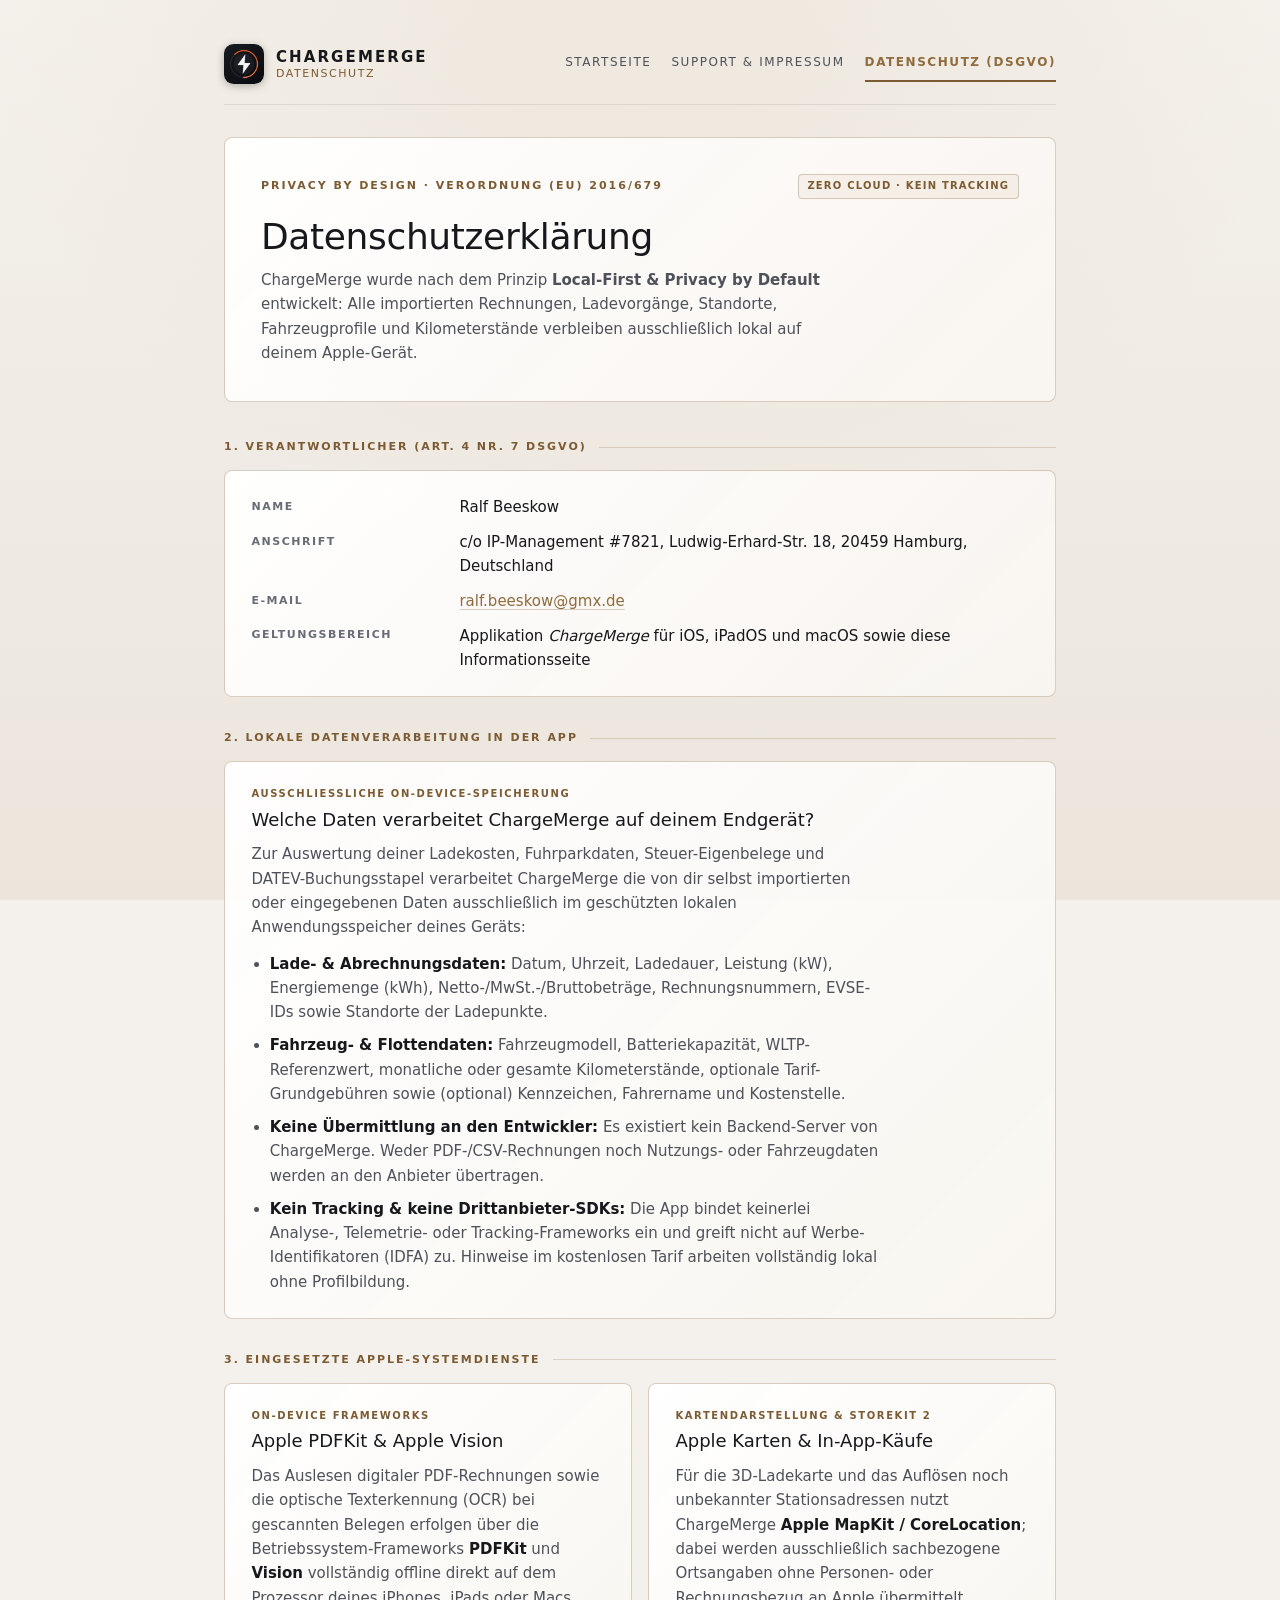
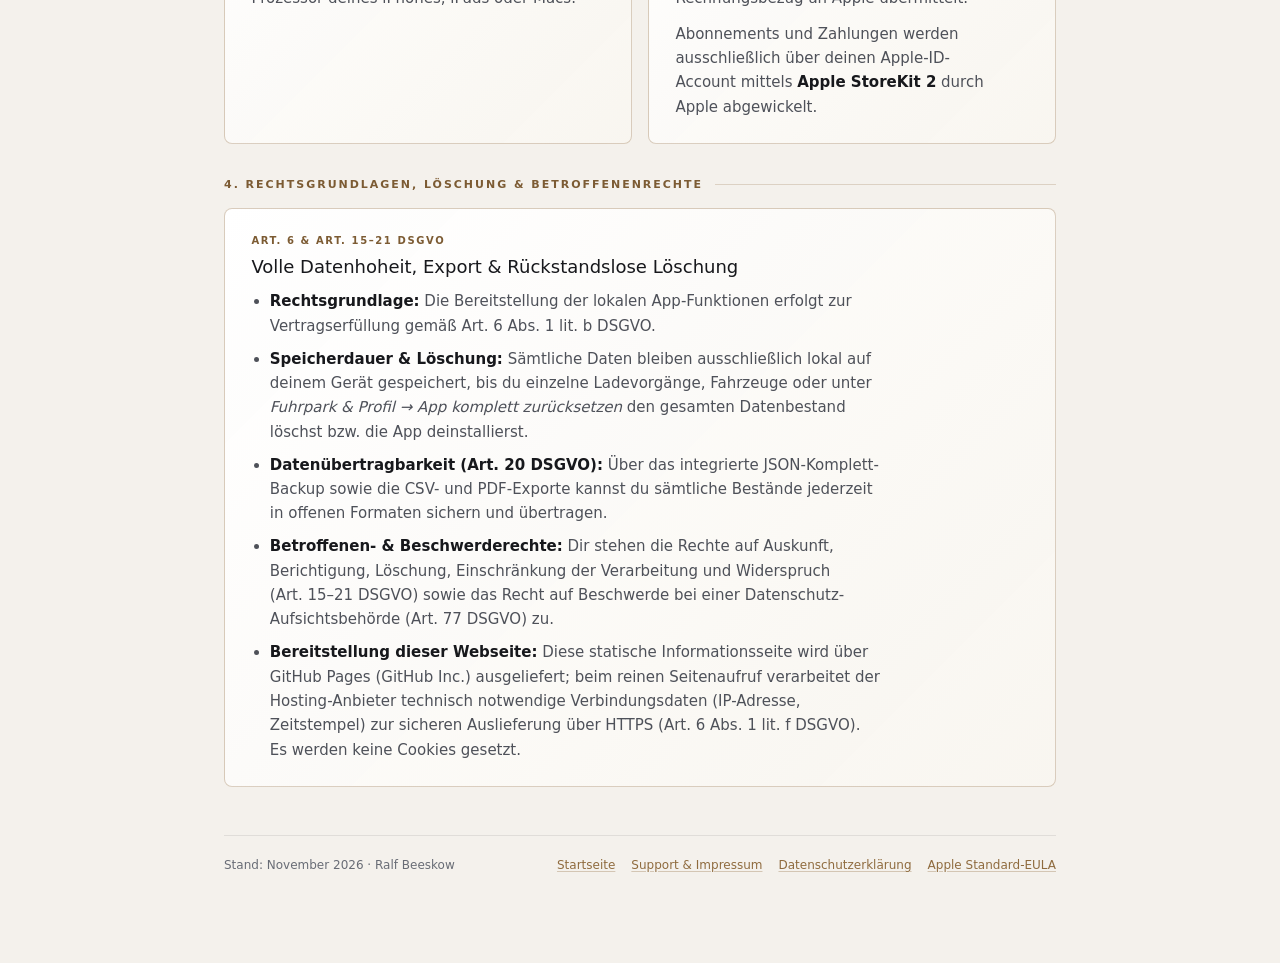
==== datenschutz.html @ 59822cfc "feat(web): Website chargemerge.de (Landingpage, Support & Impressum, Datenschutz) Aktueller Stand au" ====
<!DOCTYPE html>
<html lang="de">
<head>
  <meta charset="utf-8">
  <meta name="viewport" content="width=device-width, initial-scale=1">
  <meta name="color-scheme" content="light dark">
  <meta name="robots" content="noindex, nofollow, noarchive, nosnippet, noimageindex, notranslate">
  <meta name="googlebot" content="noindex, nofollow, noarchive, nosnippet, noimageindex">
  <meta name="bingbot" content="noindex, nofollow, noarchive, nosnippet">
  <title>ChargeMerge — Datenschutzerklärung (DSGVO)</title>
  <link rel="icon" href="assets/favicon.png" type="image/png">
  <link rel="stylesheet" href="styles.css?v=4">
  <script src="nav.js?v=4" defer></script>
  <script src="legal-contact.js?v=5" defer></script>
</head>
<body>
  <div class="page-shell">
    <header class="top-bar">
      <a class="brand-lockup" href="./">
        <img class="brand-icon" src="assets/app-icon.png" alt="" width="40" height="40">
        <span class="brand-wordmark">
          <span class="brand-title">ChargeMerge</span>
          <span class="brand-subtitle">Datenschutz</span>
        </span>
      </a>

      <button class="nav-toggle" type="button" aria-expanded="false" aria-controls="hauptmenue" aria-label="Menü öffnen" hidden>
        <svg width="22" height="22" viewBox="0 0 22 22" fill="none" aria-hidden="true">
          <path class="nav-toggle-bars" d="M3 6h16M3 11h16M3 16h16" stroke="currentColor" stroke-width="1.6" stroke-linecap="round"/>
          <path class="nav-toggle-close" d="M5 5l12 12M17 5L5 17" stroke="currentColor" stroke-width="1.6" stroke-linecap="round"/>
        </svg>
      </button>

      <nav class="nav-links" id="hauptmenue" aria-label="Hauptnavigation">
        <a class="nav-link" href="./">Startseite</a>
        <a class="nav-link" href="impressum.html">Support &amp; Impressum</a>
        <a class="nav-link" href="datenschutz.html" aria-current="page">Datenschutz (DSGVO)</a>
      </nav>
    </header>

    <main>
      <section class="hero-card" aria-labelledby="privacy-title">

        <div class="eyebrow-row">
          <span class="eyebrow">Privacy by Design · Verordnung (EU) 2016/679</span>
          <span class="glass-badge">Zero Cloud · Kein Tracking</span>
        </div>

        <h1 id="privacy-title" class="hero-heading">Datenschutzerklärung</h1>
        <p class="hero-lead">
          ChargeMerge wurde nach dem Prinzip <strong>Local-First &amp; Privacy by Default</strong> entwickelt: Alle importierten Rechnungen, Ladevorgänge, Standorte, Fahrzeugprofile und Kilometerstände verbleiben ausschließlich lokal auf deinem Apple-Gerät.
        </p>
      </section>

      <div class="section-divider">
        <h2 class="section-divider-title">1. Verantwortlicher (Art. 4 Nr. 7 DSGVO)</h2>
        <div class="section-divider-line" aria-hidden="true"></div>
      </div>

      <section class="luxury-card" aria-label="Verantwortlicher">
        <dl class="kv-table">
          <dt class="kv-term">Name</dt>
          <dd class="kv-value" data-contact="name">ChargeMerge</dd>

          <dt class="kv-term">Anschrift</dt>
          <dd class="kv-value" data-contact="addressInline">—</dd>

          <dt class="kv-term">E-Mail</dt>
          <dd class="kv-value"><a class="inline-link" href="#verantwortlicher" data-mailto data-mailto-label>Kontakt</a></dd>

          <dt class="kv-term">Geltungsbereich</dt>
          <dd class="kv-value">Applikation <em>ChargeMerge</em> für iOS, iPadOS und macOS sowie diese Informationsseite</dd>
        </dl>
        <noscript>
          <p>Bitte aktiviere JavaScript im Browser oder öffne den Bereich <em>Rechtliches &amp; Datenschutz</em> direkt in der ChargeMerge-App.</p>
        </noscript>
      </section>

      <div class="section-divider">
        <h2 class="section-divider-title">2. Lokale Datenverarbeitung in der App</h2>
        <div class="section-divider-line" aria-hidden="true"></div>
      </div>

      <article class="luxury-card">
        <span class="card-kicker">Ausschließliche On-Device-Speicherung</span>
        <h3 class="card-title">Welche Daten verarbeitet ChargeMerge auf deinem Endgerät?</h3>
        <p>
          Zur Auswertung deiner Ladekosten, Fuhrparkdaten, Steuer-Eigenbelege und DATEV-Buchungsstapel verarbeitet ChargeMerge die von dir selbst importierten oder eingegebenen Daten ausschließlich im geschützten lokalen Anwendungsspeicher deines Geräts:
        </p>
        <ul class="luxury-list">
          <li><strong>Lade- &amp; Abrechnungsdaten:</strong> Datum, Uhrzeit, Ladedauer, Leistung (kW), Energiemenge (kWh), Netto-/MwSt.-/Bruttobeträge, Rechnungsnummern, EVSE-IDs sowie Standorte der Ladepunkte.</li>
          <li><strong>Fahrzeug- &amp; Flottendaten:</strong> Fahrzeugmodell, Batteriekapazität, WLTP-Referenzwert, monatliche oder gesamte Kilometerstände, optionale Tarif-Grundgebühren sowie (optional) Kennzeichen, Fahrername und Kostenstelle.</li>
          <li><strong>Keine Übermittlung an den Entwickler:</strong> Es existiert kein Backend-Server von ChargeMerge. Weder PDF-/CSV-Rechnungen noch Nutzungs- oder Fahrzeugdaten werden an den Anbieter übertragen.</li>
          <li><strong>Kein Tracking &amp; keine Drittanbieter-SDKs:</strong> Die App bindet keinerlei Analyse-, Telemetrie- oder Tracking-Frameworks ein und greift nicht auf Werbe-Identifikatoren (IDFA) zu. Hinweise im kostenlosen Tarif arbeiten vollständig lokal ohne Profilbildung.</li>
        </ul>
      </article>

      <div class="section-divider">
        <h2 class="section-divider-title">3. Eingesetzte Apple-Systemdienste</h2>
        <div class="section-divider-line" aria-hidden="true"></div>
      </div>

      <div class="card-grid card-grid-2">
        <article class="luxury-card">
          <span class="card-kicker">On-Device Frameworks</span>
          <h3 class="card-title">Apple PDFKit &amp; Apple Vision</h3>
          <p>
            Das Auslesen digitaler PDF-Rechnungen sowie die optische Texterkennung (OCR) bei gescannten Belegen erfolgen über die Betriebssystem-Frameworks <strong>PDFKit</strong> und <strong>Vision</strong> vollständig offline direkt auf dem Prozessor deines iPhones, iPads oder Macs.
          </p>
        </article>

        <article class="luxury-card">
          <span class="card-kicker">Kartendarstellung &amp; StoreKit 2</span>
          <h3 class="card-title">Apple Karten &amp; In-App-Käufe</h3>
          <p>
            Für die 3D-Ladekarte und das Auflösen noch unbekannter Stationsadressen nutzt ChargeMerge <strong>Apple MapKit / CoreLocation</strong>; dabei werden ausschließlich sachbezogene Ortsangaben ohne Personen- oder Rechnungsbezug an Apple übermittelt.
          </p>
          <p>
            Abonnements und Zahlungen werden ausschließlich über deinen Apple-ID-Account mittels <strong>Apple StoreKit 2</strong> durch Apple abgewickelt.
          </p>
        </article>
      </div>

      <div class="section-divider">
        <h2 class="section-divider-title">4. Rechtsgrundlagen, Löschung &amp; Betroffenenrechte</h2>
        <div class="section-divider-line" aria-hidden="true"></div>
      </div>

      <article class="luxury-card">
        <span class="card-kicker">Art. 6 &amp; Art. 15–21 DSGVO</span>
        <h3 class="card-title">Volle Datenhoheit, Export &amp; Rückstandslose Löschung</h3>
        <ul class="luxury-list">
          <li><strong>Rechtsgrundlage:</strong> Die Bereitstellung der lokalen App-Funktionen erfolgt zur Vertragserfüllung gemäß Art.&nbsp;6 Abs.&nbsp;1 lit.&nbsp;b DSGVO.</li>
          <li><strong>Speicherdauer &amp; Löschung:</strong> Sämtliche Daten bleiben ausschließlich lokal auf deinem Gerät gespeichert, bis du einzelne Ladevorgänge, Fahrzeuge oder unter <em>Fuhrpark &amp; Profil → App komplett zurücksetzen</em> den gesamten Datenbestand löschst bzw. die App deinstallierst.</li>
          <li><strong>Datenübertragbarkeit (Art. 20 DSGVO):</strong> Über das integrierte JSON-Komplett-Backup sowie die CSV- und PDF-Exporte kannst du sämtliche Bestände jederzeit in offenen Formaten sichern und übertragen.</li>
          <li><strong>Betroffenen- &amp; Beschwerderechte:</strong> Dir stehen die Rechte auf Auskunft, Berichtigung, Löschung, Einschränkung der Verarbeitung und Widerspruch (Art.&nbsp;15–21 DSGVO) sowie das Recht auf Beschwerde bei einer Datenschutz-Aufsichtsbehörde (Art.&nbsp;77 DSGVO) zu.</li>
          <li><strong>Bereitstellung dieser Webseite:</strong> Diese statische Informationsseite wird über GitHub Pages (GitHub Inc.) ausgeliefert; beim reinen Seitenaufruf verarbeitet der Hosting-Anbieter technisch notwendige Verbindungsdaten (IP-Adresse, Zeitstempel) zur sicheren Auslieferung über HTTPS (Art.&nbsp;6 Abs.&nbsp;1 lit.&nbsp;f DSGVO). Es werden keine Cookies gesetzt.</li>
        </ul>
      </article>
    </main>

    <footer class="site-footer">
      <span data-contact="footerPrivacy">Stand: November 2026</span>
      <div class="footer-links">
        <a class="inline-link" href="./">Startseite</a>
        <a class="inline-link" href="impressum.html">Support &amp; Impressum</a>
        <a class="inline-link" href="datenschutz.html">Datenschutzerklärung</a>
        <a class="inline-link" href="https://www.apple.com/legal/internet-services/itunes/dev/stdeula/" rel="noopener noreferrer">Apple Standard-EULA</a>
      </div>
    </footer>
  </div>
</body>
</html>
---- styles.css ----
/* ChargeMerge — Haute Automotive Luxury Web System
   Mirrors Sources/ChargeMerge/Theme/LiquidGlassTheme.swift
   Palette: Matte Anthracite Graphite, Warm Ivory Alabaster & Brushed Champagne Gold (#C8A97E) */

:root {
  /* Light Mode Tokens (Warm Ivory & Alabaster Stone) */
  --bg-canvas-light: #f4f1ec;
  --bg-canvas-end-light: #ebe5dc;
  --bg-surface-top-light: rgba(255, 255, 255, 0.96);
  --bg-surface-bottom-light: rgba(248, 245, 240, 0.95);
  --bg-subtle-light: rgba(24, 25, 28, 0.035);
  --text-primary-light: #17181c;
  --text-secondary-light: #4e5159;
  --text-muted-light: #686c75;
  --accent-light: #7c5b33;
  --accent-champagne-light: #8f6b3e;
  --border-card-light: rgba(143, 107, 62, 0.32);
  --border-hairline-light: rgba(24, 25, 28, 0.09);
  --rule-accent-light: rgba(143, 107, 62, 0.24);
  --spotlight-light: rgba(200, 169, 126, 0.14);
  --shadow-card-light: 0 3px 10px rgba(20, 18, 14, 0.05);
  --scrollbar-thumb-light: #8b7b67;
  --scrollbar-track-light: #eae4da;

  /* Dark Mode Tokens (Matte Anthracite Charcoal & Brushed Champagne Gold) */
  --bg-canvas-dark: #16181c;
  --bg-canvas-end-dark: #1d2025;
  --bg-surface-top-dark: rgba(41, 43, 49, 0.95);
  --bg-surface-bottom-dark: rgba(31, 33, 38, 0.97);
  --bg-subtle-dark: rgba(255, 255, 255, 0.035);
  --text-primary-dark: #f2efe9;
  --text-secondary-dark: #b6b9c2;
  --text-muted-dark: #8e929d;
  --accent-dark: #c8a97e;
  --accent-champagne-dark: #dcc299;
  --border-card-dark: rgba(200, 169, 126, 0.28);
  --border-hairline-dark: rgba(255, 255, 255, 0.08);
  --rule-accent-dark: rgba(200, 169, 126, 0.22);
  --spotlight-dark: rgba(200, 169, 126, 0.10);
  --shadow-card-dark: 0 4px 14px rgba(0, 0, 0, 0.34);
  --scrollbar-thumb-dark: #6e6559;
  --scrollbar-track-dark: #181a1e;

  /* Default Assignments (Light Fallback) */
  --bg-canvas: var(--bg-canvas-light);
  --bg-canvas-end: var(--bg-canvas-end-light);
  --bg-surface-top: var(--bg-surface-top-light);
  --bg-surface-bottom: var(--bg-surface-bottom-light);
  --bg-subtle: var(--bg-subtle-light);
  --text-primary: var(--text-primary-light);
  --text-secondary: var(--text-secondary-light);
  --text-muted: var(--text-muted-light);
  --accent: var(--accent-light);
  --accent-champagne: var(--accent-champagne-light);
  --border-card: var(--border-card-light);
  --border-hairline: var(--border-hairline-light);
  --rule-accent: var(--rule-accent-light);
  --spotlight: var(--spotlight-light);
  --shadow-card: var(--shadow-card-light);
  --scrollbar-thumb: var(--scrollbar-thumb-light);
  --scrollbar-track: var(--scrollbar-track-light);

  @media (prefers-color-scheme: dark) {
    --bg-canvas: var(--bg-canvas-dark);
    --bg-canvas-end: var(--bg-canvas-end-dark);
    --bg-surface-top: var(--bg-surface-top-dark);
    --bg-surface-bottom: var(--bg-surface-bottom-dark);
    --bg-subtle: var(--bg-subtle-dark);
    --text-primary: var(--text-primary-dark);
    --text-secondary: var(--text-secondary-dark);
    --text-muted: var(--text-muted-dark);
    --accent: var(--accent-dark);
    --accent-champagne: var(--accent-champagne-dark);
    --border-card: var(--border-card-dark);
    --border-hairline: var(--border-hairline-dark);
    --rule-accent: var(--rule-accent-dark);
    --spotlight: var(--spotlight-dark);
    --shadow-card: var(--shadow-card-dark);
    --scrollbar-thumb: var(--scrollbar-thumb-dark);
    --scrollbar-track: var(--scrollbar-track-dark);
  }

  @supports (color: light-dark(white, black)) {
    --bg-canvas: light-dark(var(--bg-canvas-light), var(--bg-canvas-dark));
    --bg-canvas-end: light-dark(var(--bg-canvas-end-light), var(--bg-canvas-end-dark));
    --bg-surface-top: light-dark(var(--bg-surface-top-light), var(--bg-surface-top-dark));
    --bg-surface-bottom: light-dark(var(--bg-surface-bottom-light), var(--bg-surface-bottom-dark));
    --bg-subtle: light-dark(var(--bg-subtle-light), var(--bg-subtle-dark));
    --text-primary: light-dark(var(--text-primary-light), var(--text-primary-dark));
    --text-secondary: light-dark(var(--text-secondary-light), var(--text-secondary-dark));
    --text-muted: light-dark(var(--text-muted-light), var(--text-muted-dark));
    --accent: light-dark(var(--accent-light), var(--accent-dark));
    --accent-champagne: light-dark(var(--accent-champagne-light), var(--accent-champagne-dark));
    --border-card: light-dark(var(--border-card-light), var(--border-card-dark));
    --border-hairline: light-dark(var(--border-hairline-light), var(--border-hairline-dark));
    --rule-accent: light-dark(var(--rule-accent-light), var(--rule-accent-dark));
    --spotlight: light-dark(var(--spotlight-light), var(--spotlight-dark));
    --shadow-card: light-dark(var(--shadow-card-light), var(--shadow-card-dark));
    --scrollbar-thumb: light-dark(var(--scrollbar-thumb-light), var(--scrollbar-thumb-dark));
    --scrollbar-track: light-dark(var(--scrollbar-track-light), var(--scrollbar-track-dark));
  }

  color-scheme: light dark;
  accent-color: var(--accent);
  scrollbar-color: var(--scrollbar-thumb) var(--scrollbar-track);
}

@media (prefers-contrast: more) {
  :root {
    --border-card-light: rgba(110, 78, 38, 0.65);
    --border-card-dark: rgba(220, 194, 153, 0.65);
  }
}

@media (forced-colors: active) {
  :root {
    --border-card: CanvasText;
    --border-hairline: GrayText;
    --rule-accent: GrayText;
  }
}

*,
*::before,
*::after {
  box-sizing: border-box;
}

html {
  min-height: 100%;
  background-color: var(--bg-canvas);
}

body {
  margin: 0;
  min-height: 100vh;
  font-family: -apple-system, BlinkMacSystemFont, "SF Pro Display", "SF Pro Text", "Helvetica Neue", Inter, system-ui, sans-serif;
  font-size: 1rem;
  line-height: 1.62;
  color: var(--text-primary);
  background-color: var(--bg-canvas);
  background-image:
    radial-gradient(circle at 50% -12%, var(--spotlight) 0%, transparent 58%),
    linear-gradient(180deg, var(--bg-canvas) 0%, var(--bg-canvas-end) 100%);
  background-attachment: fixed;
  text-align: start;
  overflow-wrap: break-word;
  -webkit-font-smoothing: antialiased;
}

::selection {
  background-color: rgba(200, 169, 126, 0.28);
  color: var(--text-primary);
}

.page-shell {
  max-width: 56rem;
  margin-inline: auto;
  padding: 2rem 1.25rem 4.5rem;
}

@media (min-width: 48rem) {
  .page-shell {
    padding: 2.75rem 2rem 5.5rem;
  }
}

/* Top Architectural Navigation Bar */
.top-bar {
  display: flex;
  flex-wrap: wrap;
  align-items: center;
  justify-content: space-between;
  gap: 1rem 1.5rem;
  padding-bottom: 1.25rem;
  margin-bottom: 2rem;
  border-bottom: 1px solid var(--border-hairline);
}

.brand-lockup {
  display: inline-flex;
  align-items: center;
  gap: 0.75rem;
  text-decoration: none;
  color: var(--text-primary);
}

.brand-crest {
  width: 2rem;
  height: 2rem;
  flex-shrink: 0;
  color: var(--accent);
}

.brand-icon {
  width: 2.5rem;
  height: 2.5rem;
  flex-shrink: 0;
  border-radius: 0.6rem;
  box-shadow: 0 2px 8px rgba(0, 0, 0, 0.28);
}

.brand-wordmark {
  display: flex;
  flex-direction: column;
  gap: 0.1rem;
}

.brand-title {
  font-size: 0.9375rem;
  font-weight: 600;
  letter-spacing: 0.14em;
  text-transform: uppercase;
  line-height: 1.2;
}

.brand-subtitle {
  font-size: 0.6875rem;
  font-weight: 500;
  letter-spacing: 0.14em;
  text-transform: uppercase;
  color: var(--accent);
  line-height: 1.2;
}

.nav-links {
  display: flex;
  flex-wrap: wrap;
  align-items: center;
  gap: 0.375rem 1.25rem;
}

.nav-link {
  display: inline-flex;
  align-items: center;
  min-block-size: 2.25rem;
  padding-block: 0.35rem;
  font-size: 0.75rem;
  font-weight: 500;
  letter-spacing: 0.13em;
  text-transform: uppercase;
  text-decoration: none;
  color: var(--text-secondary);
  border-bottom: 2px solid transparent;
  transition: color 0.18s ease, border-color 0.18s ease;
}

.nav-link:hover,
.nav-link:focus-visible {
  color: var(--text-primary);
}

.nav-link[aria-current="page"] {
  color: var(--accent-champagne);
  font-weight: 600;
  border-bottom-color: var(--accent);
}

/* ---------- Mobiles Menü (Hamburger) ---------- */

.nav-toggle {
  display: none;
  align-items: center;
  justify-content: center;
  width: 2.75rem;
  height: 2.75rem;
  padding: 0;
  color: var(--text-primary);
  background-color: var(--bg-subtle);
  border: 1px solid var(--border-card);
  border-radius: 0.5rem;
  cursor: pointer;
}

.nav-toggle:focus-visible {
  outline: 2px solid var(--accent);
  outline-offset: 3px;
}

.nav-toggle-close,
.nav-toggle[aria-expanded="true"] .nav-toggle-bars {
  display: none;
}

.nav-toggle[aria-expanded="true"] .nav-toggle-close {
  display: inline;
}

@media (max-width: 47.99rem) {
  .has-nav-toggle .top-bar {
    flex-wrap: wrap;
  }

  .has-nav-toggle .nav-toggle:not([hidden]) {
    display: inline-flex;
  }

  .has-nav-toggle .nav-links {
    display: none;
    flex: 1 0 100%;
    flex-direction: column;
    align-items: stretch;
    gap: 0;
    padding: 0.25rem 1rem;
    border-radius: 0.75rem;
    background: linear-gradient(135deg, var(--bg-surface-top) 0%, var(--bg-surface-bottom) 100%);
    border: 1px solid var(--border-card);
    box-shadow: var(--shadow-card);
  }

  .has-nav-toggle .nav-links.is-open {
    display: flex;
  }

  .has-nav-toggle .nav-link {
    min-block-size: 3rem;
    font-size: 0.8125rem;
    border-bottom: 1px solid var(--border-hairline);
  }

  .has-nav-toggle .nav-link:last-child {
    border-bottom: 0;
  }
}

/* Concierge Hero Card (mirrors DashboardView.heroConciergeCard & TaxAndDatevView.headerBanner) */
.hero-card {
  position: relative;
  overflow: hidden;
  padding: 1.75rem 1.5rem;
  margin-bottom: 2.25rem;
  border-radius: 0.5rem;
  background: linear-gradient(135deg, var(--bg-surface-top) 0%, var(--bg-surface-bottom) 100%);
  border: 1px solid var(--border-card);
  box-shadow: var(--shadow-card);
}

@media (min-width: 48rem) {
  .hero-card {
    padding: 2.25rem 2.25rem;
  }
}

.eyebrow-row {
  display: flex;
  flex-wrap: wrap;
  align-items: center;
  justify-content: space-between;
  gap: 0.625rem;
  margin-bottom: 1rem;
}

.eyebrow {
  font-size: 0.6875rem;
  font-weight: 600;
  letter-spacing: 0.18em;
  text-transform: uppercase;
  color: var(--accent);
}

.glass-badge {
  display: inline-flex;
  align-items: center;
  gap: 0.375rem;
  min-block-size: 1.5rem;
  padding: 0.2rem 0.55rem;
  font-size: 0.625rem;
  font-weight: 600;
  letter-spacing: 0.12em;
  text-transform: uppercase;
  color: var(--accent);
  background-color: rgba(200, 169, 126, 0.11);
  border: 1px solid var(--border-card);
  border-radius: 0.25rem;
}

.hero-heading {
  margin: 0 0 0.65rem;
  font-size: clamp(1.6rem, 1.25rem + 1.5vw, 2.25rem);
  font-weight: 300;
  line-height: 1.2;
  letter-spacing: -0.01em;
  color: var(--text-primary);
}

.hero-lead {
  margin: 0;
  max-width: 62ch;
  font-size: 0.9375rem;
  color: var(--text-secondary);
  text-wrap: pretty;
}

.hero-actions {
  display: flex;
  flex-wrap: wrap;
  align-items: center;
  gap: 0.75rem;
  margin-top: 1.5rem;
}

/* GlassActionButton (mirrors LiquidGlassTheme.swift lines 299-354) */
.btn-champagne {
  display: inline-flex;
  align-items: center;
  gap: 0.5rem;
  min-block-size: 2.375rem;
  padding: 0.55rem 1.05rem;
  font-size: 0.75rem;
  font-weight: 600;
  letter-spacing: 0.11em;
  text-transform: uppercase;
  text-decoration: none;
  color: #16171a;
  background: linear-gradient(135deg, #d4b587 0%, #ab8a61 100%);
  border: 1px solid rgba(200, 169, 126, 0.85);
  border-radius: 0.375rem;
  transition: filter 0.16s ease, transform 0.16s ease;
}

.btn-champagne:hover,
.btn-champagne:focus-visible {
  filter: brightness(1.06);
}

.btn-secondary {
  display: inline-flex;
  align-items: center;
  gap: 0.5rem;
  min-block-size: 2.375rem;
  padding: 0.55rem 1rem;
  font-size: 0.75rem;
  font-weight: 600;
  letter-spacing: 0.11em;
  text-transform: uppercase;
  text-decoration: none;
  color: var(--text-primary);
  background-color: var(--bg-subtle);
  border: 1px solid var(--border-card);
  border-radius: 0.375rem;
  transition: border-color 0.16s ease, background-color 0.16s ease;
}

.btn-secondary:hover,
.btn-secondary:focus-visible {
  border-color: var(--accent);
}

/* Architectural Section Header with Hairline Rule (mirrors DashboardView.sectionHeader) */
.section-divider {
  display: flex;
  align-items: center;
  gap: 0.75rem;
  margin: 2rem 0 0.875rem;
}

.section-divider-title {
  margin: 0;
  font-size: 0.6875rem;
  font-weight: 600;
  letter-spacing: 0.18em;
  text-transform: uppercase;
  color: var(--accent);
}

.section-divider-line {
  flex: 1;
  height: 1px;
  background-color: var(--rule-accent);
}

/* Luxury Surface Cards & Grids */
.card-grid {
  display: grid;
  grid-template-columns: 1fr;
  gap: 1rem;
}

@media (min-width: 44rem) {
  .card-grid-2 {
    grid-template-columns: repeat(2, minmax(0, 1fr));
  }
  .card-grid-3 {
    grid-template-columns: repeat(3, minmax(0, 1fr));
  }
}

.luxury-card {
  padding: 1.35rem 1.35rem;
  border-radius: 0.5rem;
  background: linear-gradient(135deg, var(--bg-surface-top) 0%, var(--bg-surface-bottom) 100%);
  border: 1px solid var(--border-card);
  box-shadow: var(--shadow-card);
}

@media (min-width: 48rem) {
  .luxury-card {
    padding: 1.5rem 1.65rem;
  }
}

.card-kicker {
  display: block;
  margin-bottom: 0.35rem;
  font-size: 0.625rem;
  font-weight: 600;
  letter-spacing: 0.16em;
  text-transform: uppercase;
  color: var(--accent);
}

.card-title {
  margin: 0 0 0.65rem;
  font-size: 1.125rem;
  font-weight: 400;
  line-height: 1.35;
  color: var(--text-primary);
}

.luxury-card p {
  margin: 0 0 0.75rem;
  max-width: 66ch;
  font-size: 0.9375rem;
  color: var(--text-secondary);
  text-wrap: pretty;
}

.luxury-card p:last-child {
  margin-bottom: 0;
}

.luxury-list {
  margin: 0.5rem 0 0;
  padding-left: 1.15rem;
  max-width: 66ch;
  color: var(--text-secondary);
  font-size: 0.9375rem;
}

.luxury-list li {
  margin-bottom: 0.55rem;
  text-wrap: pretty;
}

.luxury-list li:last-child {
  margin-bottom: 0;
}

.luxury-list strong,
.luxury-card strong {
  color: var(--text-primary);
  font-weight: 600;
}

/* Telemetry Spec Tiles (mirrors GlassKPICard) */
.spec-tile {
  display: flex;
  flex-direction: column;
  justify-content: space-between;
  gap: 0.5rem;
  padding: 1.15rem 1.2rem;
  border-radius: 0.375rem;
  background: linear-gradient(135deg, var(--bg-surface-top) 0%, var(--bg-surface-bottom) 100%);
  border: 1px solid var(--border-card);
}

.spec-value {
  font-size: 1.25rem;
  font-weight: 300;
  font-variant-numeric: tabular-nums;
  color: var(--text-primary);
  line-height: 1.25;
}

.spec-label {
  font-size: 0.625rem;
  font-weight: 600;
  letter-spacing: 0.15em;
  text-transform: uppercase;
  color: var(--accent-champagne);
}

.spec-detail {
  font-size: 0.8125rem;
  color: var(--text-muted);
}

/* Key-Value Definition Rows for Legal / Imprint Blocks */
.kv-table {
  display: grid;
  grid-template-columns: 1fr;
  gap: 0.75rem;
  margin: 0;
}

@media (min-width: 36rem) {
  .kv-table {
    grid-template-columns: 11.5rem 1fr;
    gap: 0.65rem 1.5rem;
  }
}

.kv-term {
  font-size: 0.6875rem;
  font-weight: 600;
  letter-spacing: 0.14em;
  text-transform: uppercase;
  color: var(--text-muted);
  padding-top: 0.18rem;
}

.kv-value {
  margin: 0;
  font-size: 0.9375rem;
  color: var(--text-primary);
}

.inline-link {
  color: var(--accent-champagne);
  text-decoration: underline;
  text-decoration-color: var(--border-card);
  text-underline-offset: 0.2em;
}

.inline-link:hover,
.inline-link:focus-visible {
  color: var(--accent);
  text-decoration-color: var(--accent);
}

/* Minimal Architectural Footer */
.site-footer {
  display: flex;
  flex-wrap: wrap;
  align-items: center;
  justify-content: space-between;
  gap: 0.75rem 1.5rem;
  margin-top: 3rem;
  padding-top: 1.25rem;
  border-top: 1px solid var(--border-hairline);
  font-size: 0.75rem;
  color: var(--text-muted);
}

.footer-links {
  display: flex;
  flex-wrap: wrap;
  gap: 1rem;
}

/* Legacy scrollbar fallback for older WebKit without scrollbar-color */
@supports not (scrollbar-color: auto) {
  ::-webkit-scrollbar {
    width: 10px;
    height: 10px;
  }
  ::-webkit-scrollbar-thumb {
    background: var(--scrollbar-thumb);
    border-radius: 5px;
  }
  ::-webkit-scrollbar-track {
    background: var(--scrollbar-track);
  }
}
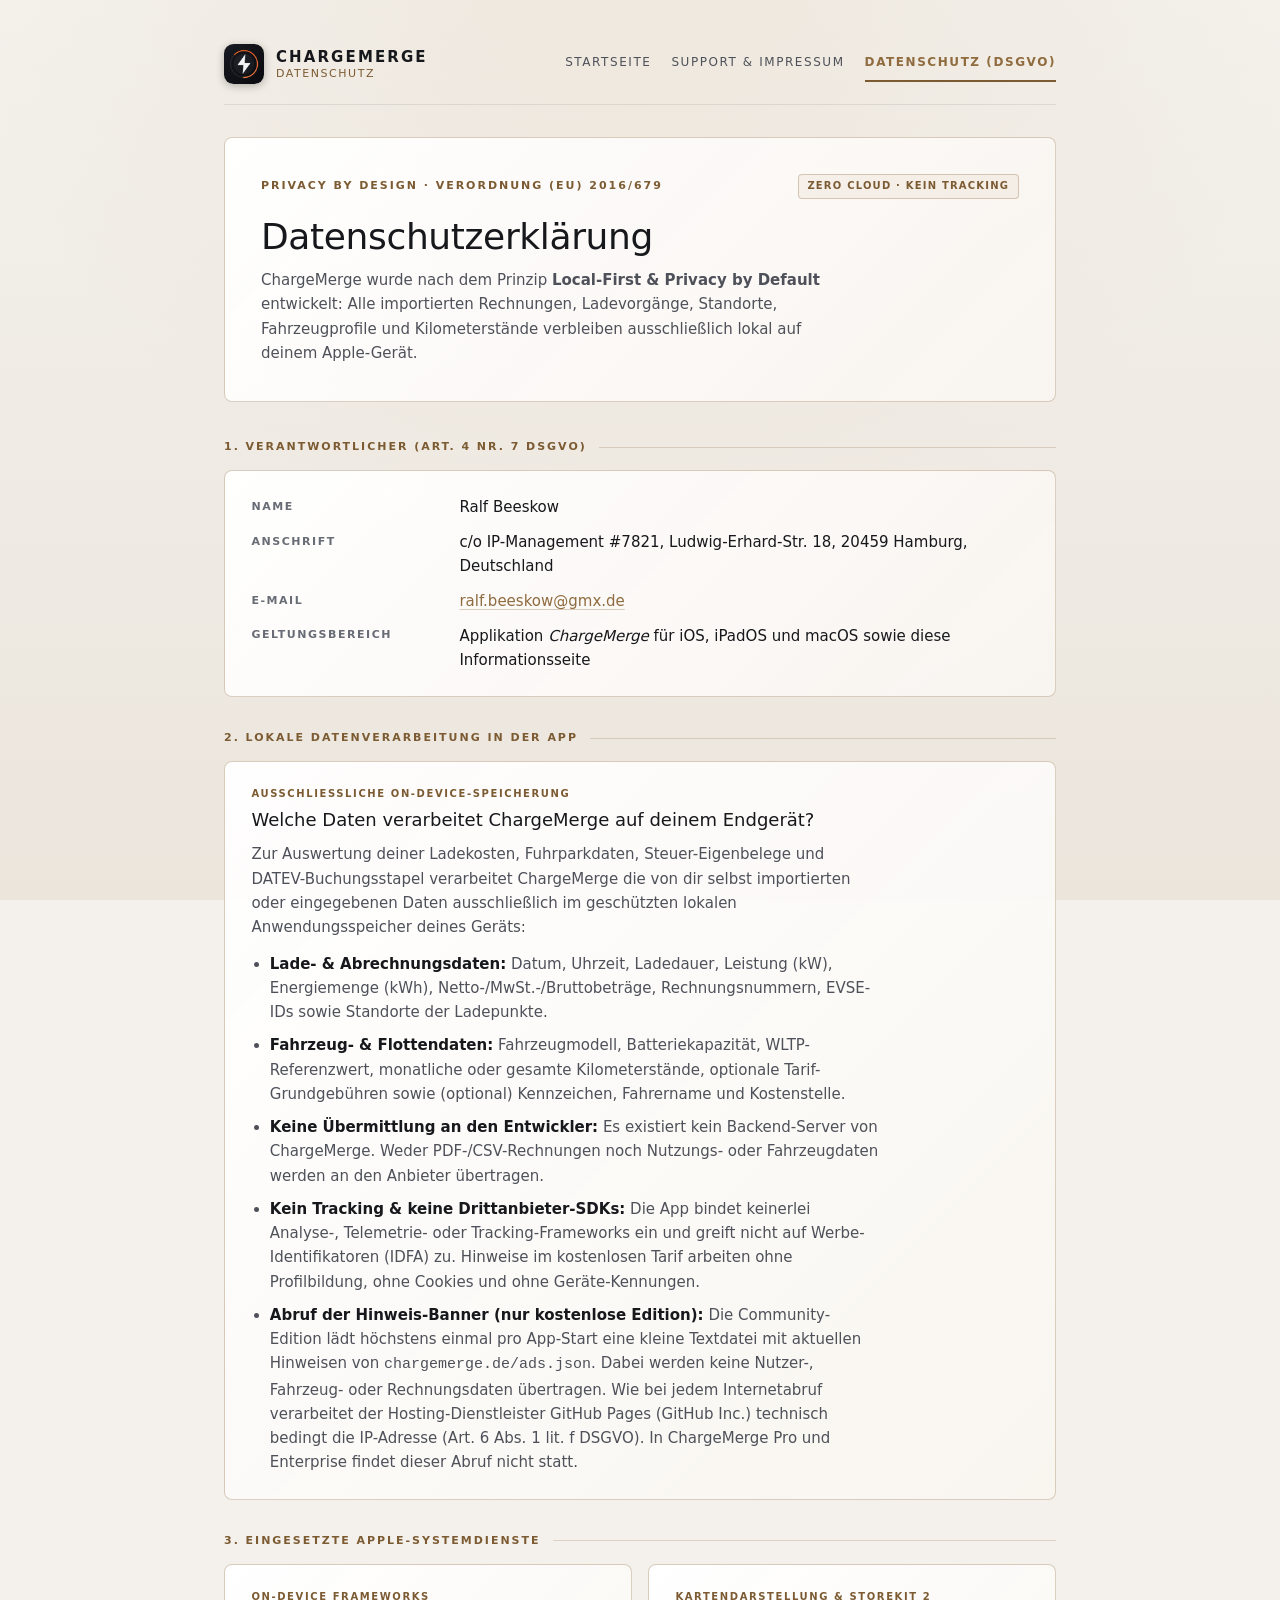
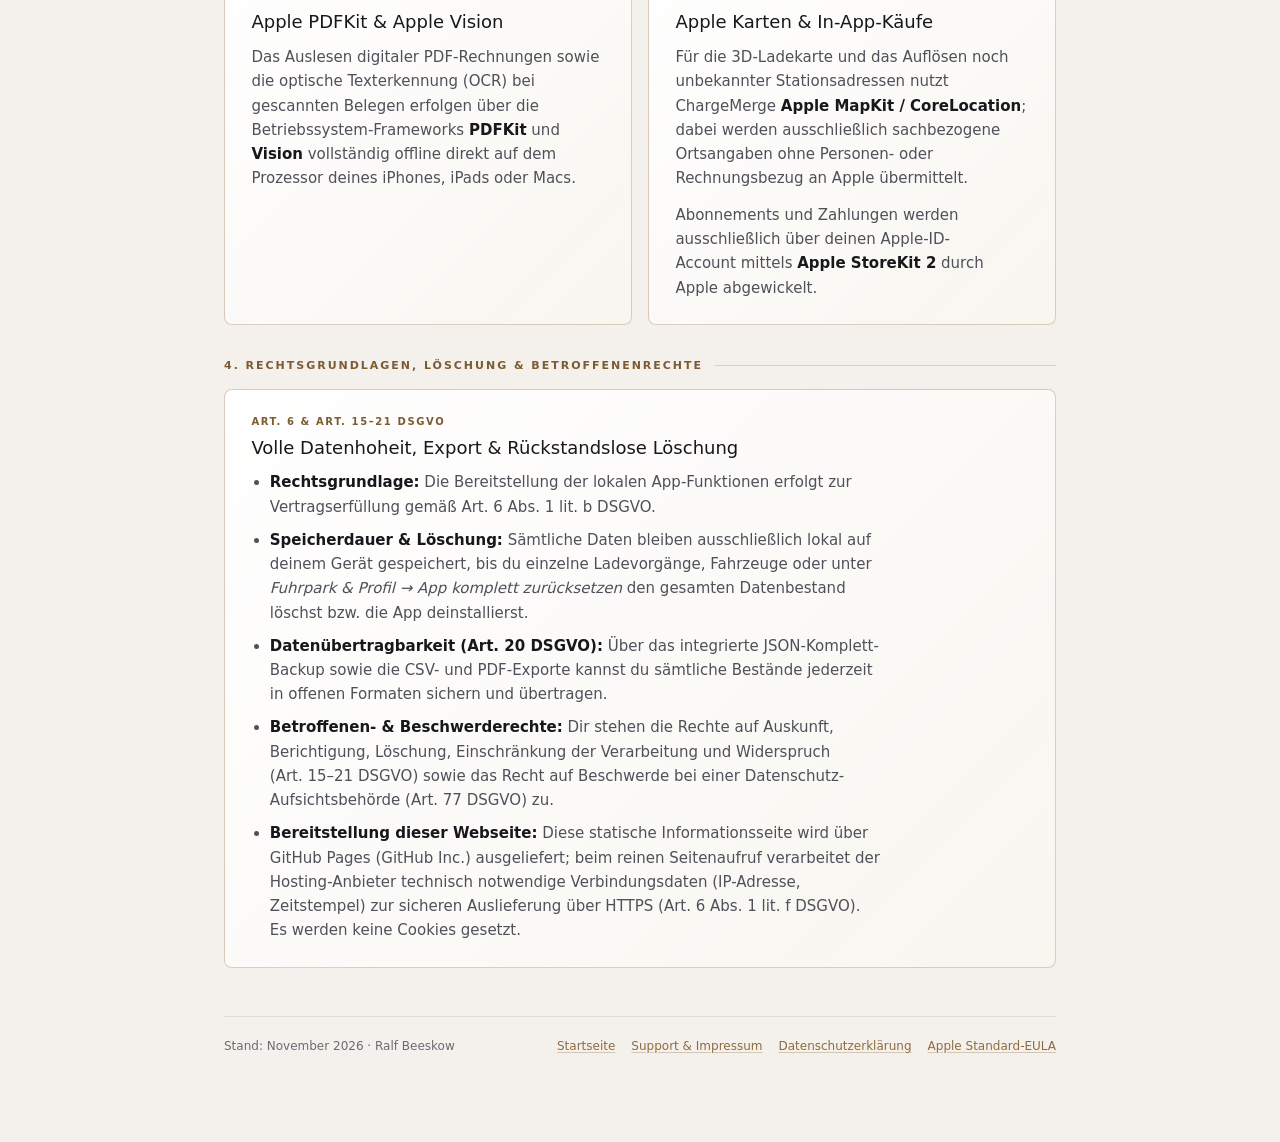
==== commit ac7fdced: "docs(privacy): Abruf der Hinweis-Banner in der Datenschutzerklärung nennen Stand aus chargemerge-app" ====
--- a/datenschutz.html
+++ b/datenschutz.html
@@ -91,7 +91,8 @@
           <li><strong>Lade- &amp; Abrechnungsdaten:</strong> Datum, Uhrzeit, Ladedauer, Leistung (kW), Energiemenge (kWh), Netto-/MwSt.-/Bruttobeträge, Rechnungsnummern, EVSE-IDs sowie Standorte der Ladepunkte.</li>
           <li><strong>Fahrzeug- &amp; Flottendaten:</strong> Fahrzeugmodell, Batteriekapazität, WLTP-Referenzwert, monatliche oder gesamte Kilometerstände, optionale Tarif-Grundgebühren sowie (optional) Kennzeichen, Fahrername und Kostenstelle.</li>
           <li><strong>Keine Übermittlung an den Entwickler:</strong> Es existiert kein Backend-Server von ChargeMerge. Weder PDF-/CSV-Rechnungen noch Nutzungs- oder Fahrzeugdaten werden an den Anbieter übertragen.</li>
-          <li><strong>Kein Tracking &amp; keine Drittanbieter-SDKs:</strong> Die App bindet keinerlei Analyse-, Telemetrie- oder Tracking-Frameworks ein und greift nicht auf Werbe-Identifikatoren (IDFA) zu. Hinweise im kostenlosen Tarif arbeiten vollständig lokal ohne Profilbildung.</li>
+          <li><strong>Kein Tracking &amp; keine Drittanbieter-SDKs:</strong> Die App bindet keinerlei Analyse-, Telemetrie- oder Tracking-Frameworks ein und greift nicht auf Werbe-Identifikatoren (IDFA) zu. Hinweise im kostenlosen Tarif arbeiten ohne Profilbildung, ohne Cookies und ohne Geräte-Kennungen.</li>
+          <li><strong>Abruf der Hinweis-Banner (nur kostenlose Edition):</strong> Die Community-Edition lädt höchstens einmal pro App-Start eine kleine Textdatei mit aktuellen Hinweisen von <code>chargemerge.de/ads.json</code>. Dabei werden keine Nutzer-, Fahrzeug- oder Rechnungsdaten übertragen. Wie bei jedem Internetabruf verarbeitet der Hosting-Dienstleister GitHub Pages (GitHub Inc.) technisch bedingt die IP-Adresse (Art.&nbsp;6 Abs.&nbsp;1 lit.&nbsp;f DSGVO). In ChargeMerge Pro und Enterprise findet dieser Abruf nicht statt.</li>
         </ul>
       </article>
 
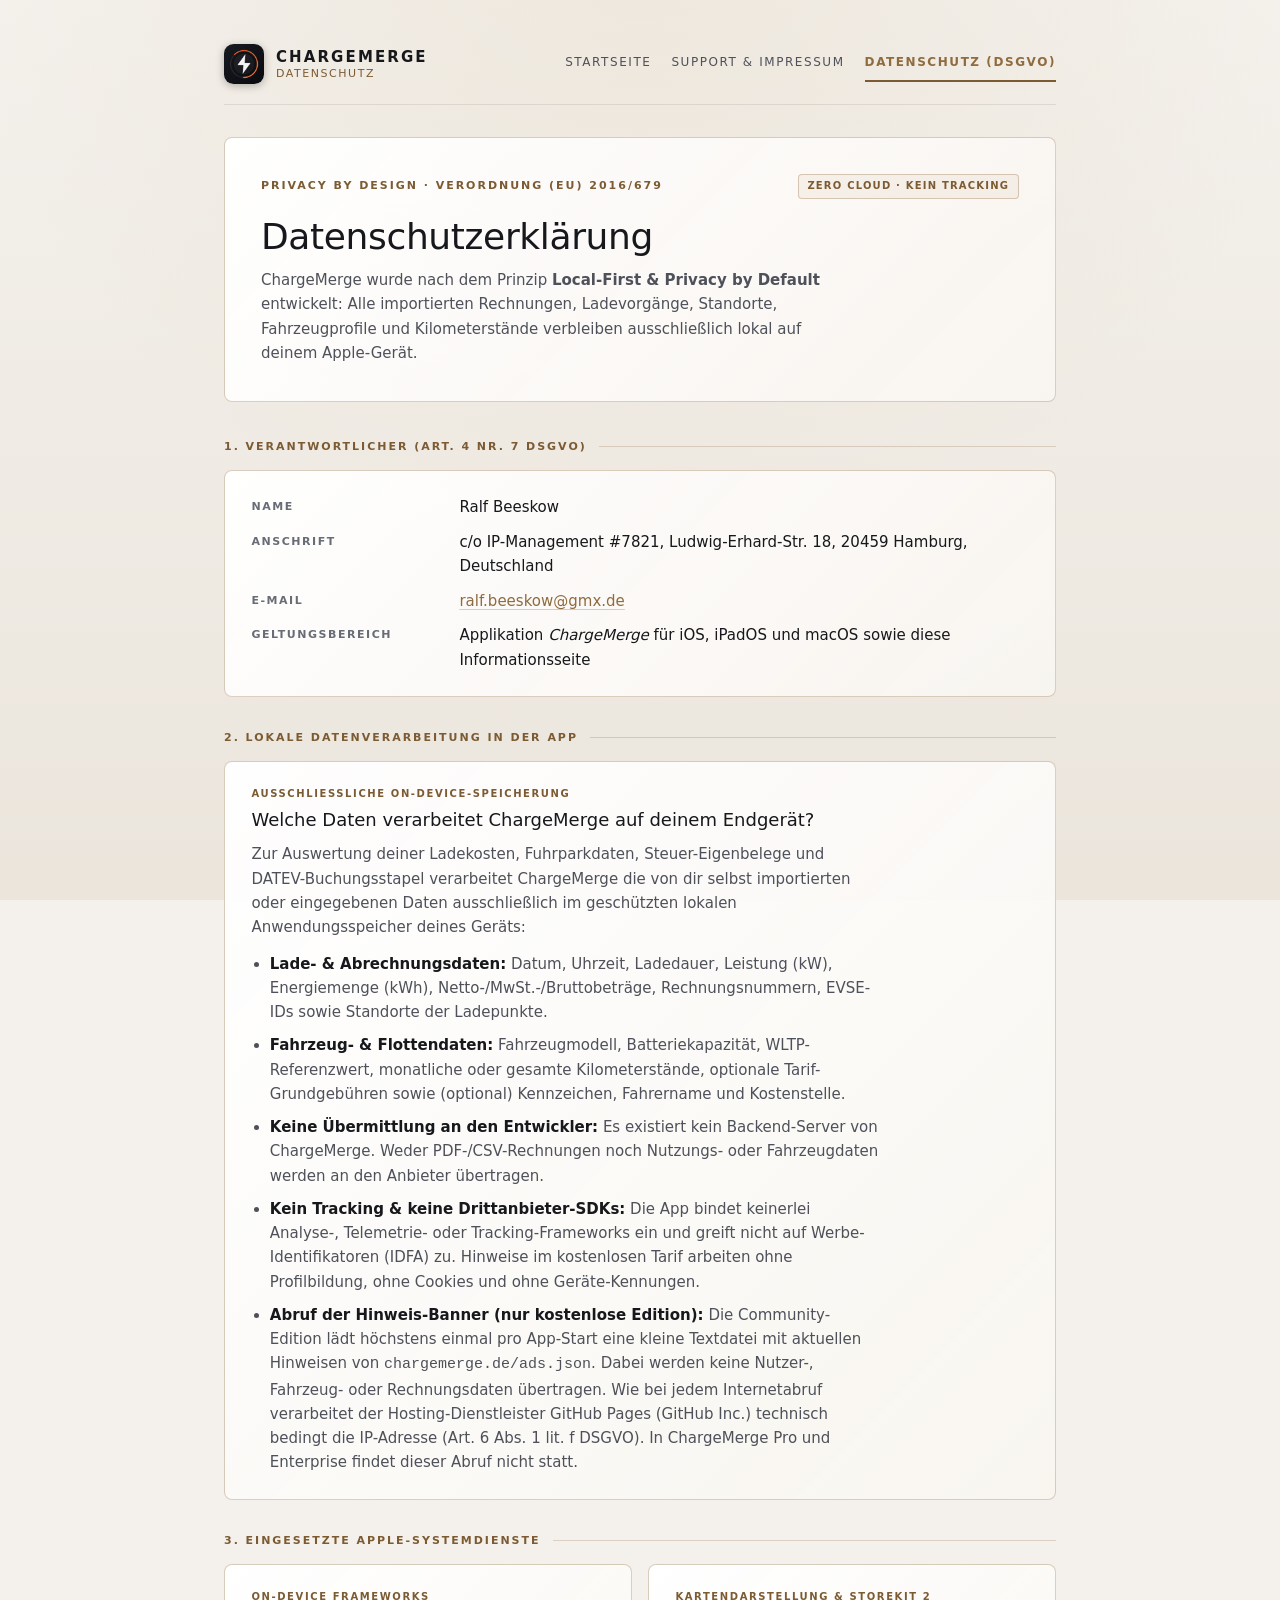
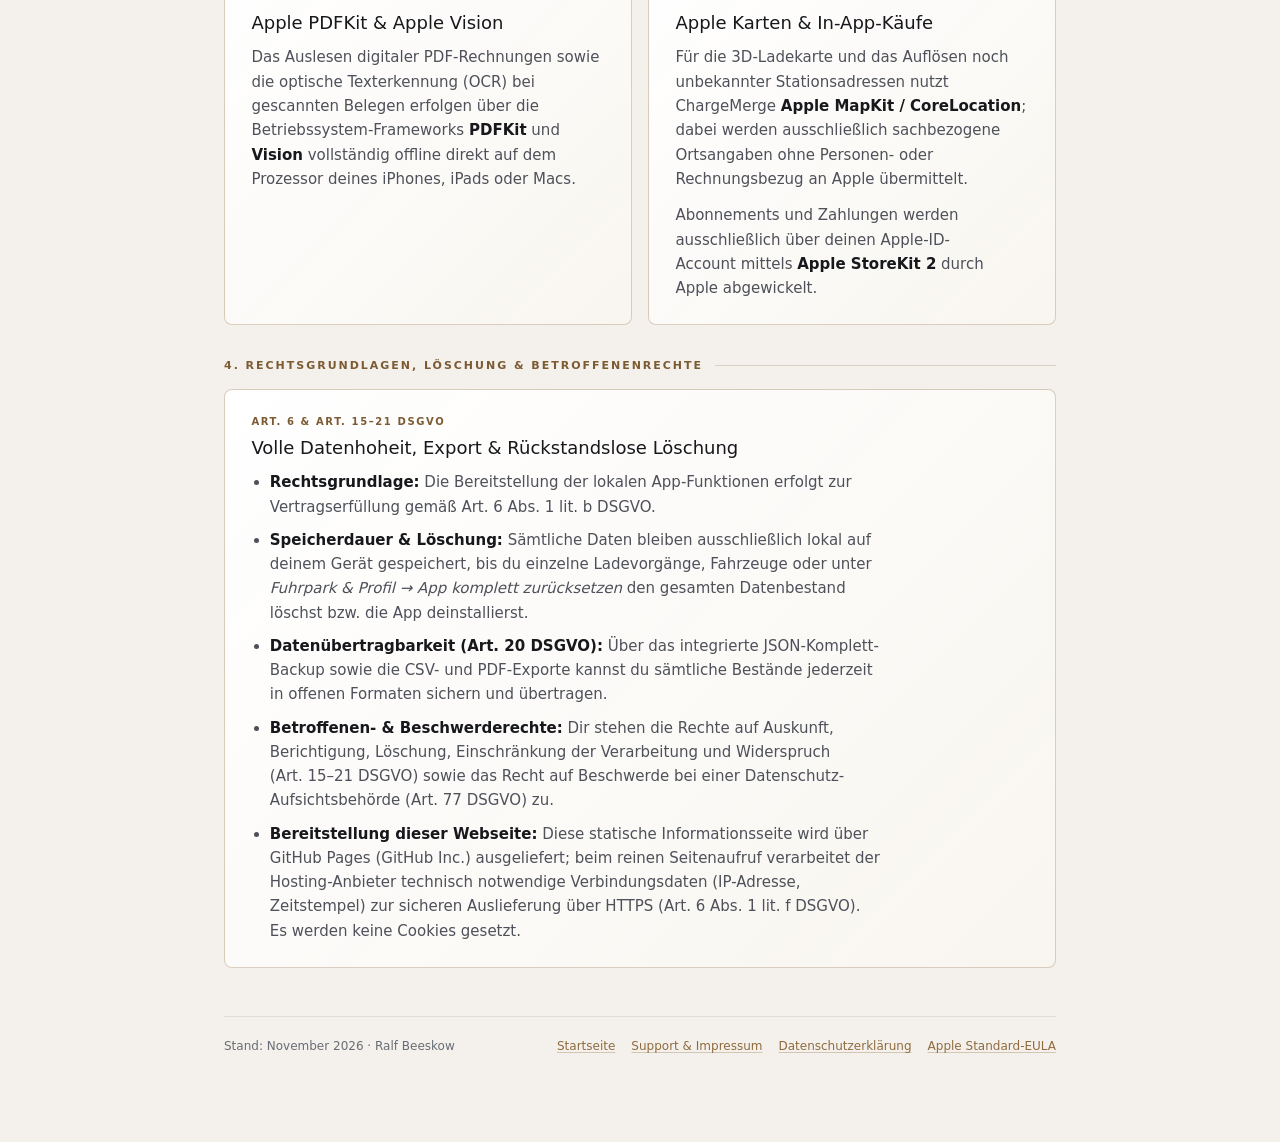
==== commit 213082ab: "feat(web): Scroll-Effekte, schwebende Kopfzeile und weich aufklappende FAQ Neues motion.js blendet A" ====
--- a/datenschutz.html
+++ b/datenschutz.html
@@ -9,9 +9,10 @@
   <meta name="bingbot" content="noindex, nofollow, noarchive, nosnippet">
   <title>ChargeMerge — Datenschutzerklärung (DSGVO)</title>
   <link rel="icon" href="assets/favicon.png" type="image/png">
-  <link rel="stylesheet" href="styles.css?v=4">
-  <script src="nav.js?v=4" defer></script>
-  <script src="legal-contact.js?v=5" defer></script>
+  <link rel="stylesheet" href="styles.css?v=6">
+  <script src="motion.js?v=6"></script>
+  <script src="nav.js?v=6" defer></script>
+  <script src="legal-contact.js?v=6" defer></script>
 </head>
 <body>
   <div class="page-shell">
--- a/styles.css
+++ b/styles.css
@@ -648,6 +648,118 @@
   gap: 1rem;
 }
 
+/* ---------- Bewegungseffekte (nur mit motion.js: html.has-motion) ----------
+   motion.js setzt `has-motion` ausschließlich, wenn „Bewegung reduzieren“ aus ist.
+   Ohne die Klasse greift nichts davon und die Seite bleibt statisch. */
+
+@keyframes cm-rise {
+  from {
+    opacity: 0;
+    transform: translate3d(0, 1.25rem, 0);
+  }
+}
+
+@keyframes cm-fade {
+  from {
+    opacity: 0;
+  }
+}
+
+/* Schwebende Kopfzeile mit Glas-Hintergrund */
+.has-motion .top-bar {
+  position: sticky;
+  top: 0.75rem;
+  z-index: 50;
+  animation: cm-fade 0.7s ease backwards;
+  transition: border-color 0.3s ease;
+}
+
+.has-motion .top-bar::before {
+  content: "";
+  position: absolute;
+  inset: -0.6rem -0.9rem 0.6rem;
+  z-index: -1;
+  border-radius: 0.9rem;
+  background-color: var(--bg-canvas);
+  background-color: color-mix(in srgb, var(--bg-canvas) 74%, transparent);
+  border: 1px solid var(--border-card);
+  box-shadow: var(--shadow-card);
+  -webkit-backdrop-filter: blur(16px) saturate(1.5);
+  backdrop-filter: blur(16px) saturate(1.5);
+  opacity: 0;
+  transition: opacity 0.3s ease;
+  pointer-events: none;
+}
+
+.has-motion .top-bar.is-stuck {
+  border-bottom-color: transparent;
+}
+
+.has-motion .top-bar.is-stuck::before {
+  opacity: 1;
+}
+
+/* Sprungmarken landen unterhalb der schwebenden Kopfzeile */
+.has-motion [id] {
+  scroll-margin-top: 6rem;
+}
+
+/* Abschnitte der Landingpage bringen bereits eigenen Abstand nach oben mit */
+.has-motion .lp-section[id] {
+  scroll-margin-top: 2rem;
+}
+
+/* Einblenden beim Scrollen: motion.js setzt data-reveal und später .is-revealed */
+.has-motion [data-reveal] {
+  opacity: 0;
+  transform: translate3d(0, 1.75rem, 0);
+  transition:
+    opacity 0.7s cubic-bezier(0.22, 0.61, 0.36, 1),
+    transform 0.95s cubic-bezier(0.16, 1, 0.3, 1);
+  transition-delay: var(--reveal-delay, 0ms);
+  will-change: opacity, transform;
+}
+
+.has-motion [data-reveal="zoom"] {
+  transform: translate3d(0, 1.75rem, 0) scale(0.965);
+}
+
+.has-motion [data-reveal="fade"] {
+  transform: none;
+}
+
+.has-motion [data-reveal].is-revealed {
+  opacity: 1;
+  transform: none;
+}
+
+/* Einstieg der Rechtsseiten */
+.has-motion .page-shell .hero-card {
+  animation: cm-rise 0.9s cubic-bezier(0.16, 1, 0.3, 1) 0.08s backwards;
+}
+
+/* Kleine Reaktionen auf den Mauszeiger */
+.has-motion a.btn-champagne,
+.has-motion .btn-secondary {
+  transition: filter 0.16s ease, transform 0.2s ease, border-color 0.16s ease, background-color 0.16s ease;
+}
+
+.has-motion a.btn-champagne:hover,
+.has-motion .btn-secondary:hover {
+  transform: translateY(-2px);
+}
+
+@media print {
+  [data-reveal] {
+    opacity: 1 !important;
+    transform: none !important;
+  }
+
+  .has-motion .top-bar {
+    position: static;
+  }
+}
+
 /* Legacy scrollbar fallback for older WebKit without scrollbar-color */
 @supports not (scrollbar-color: auto) {
   ::-webkit-scrollbar {
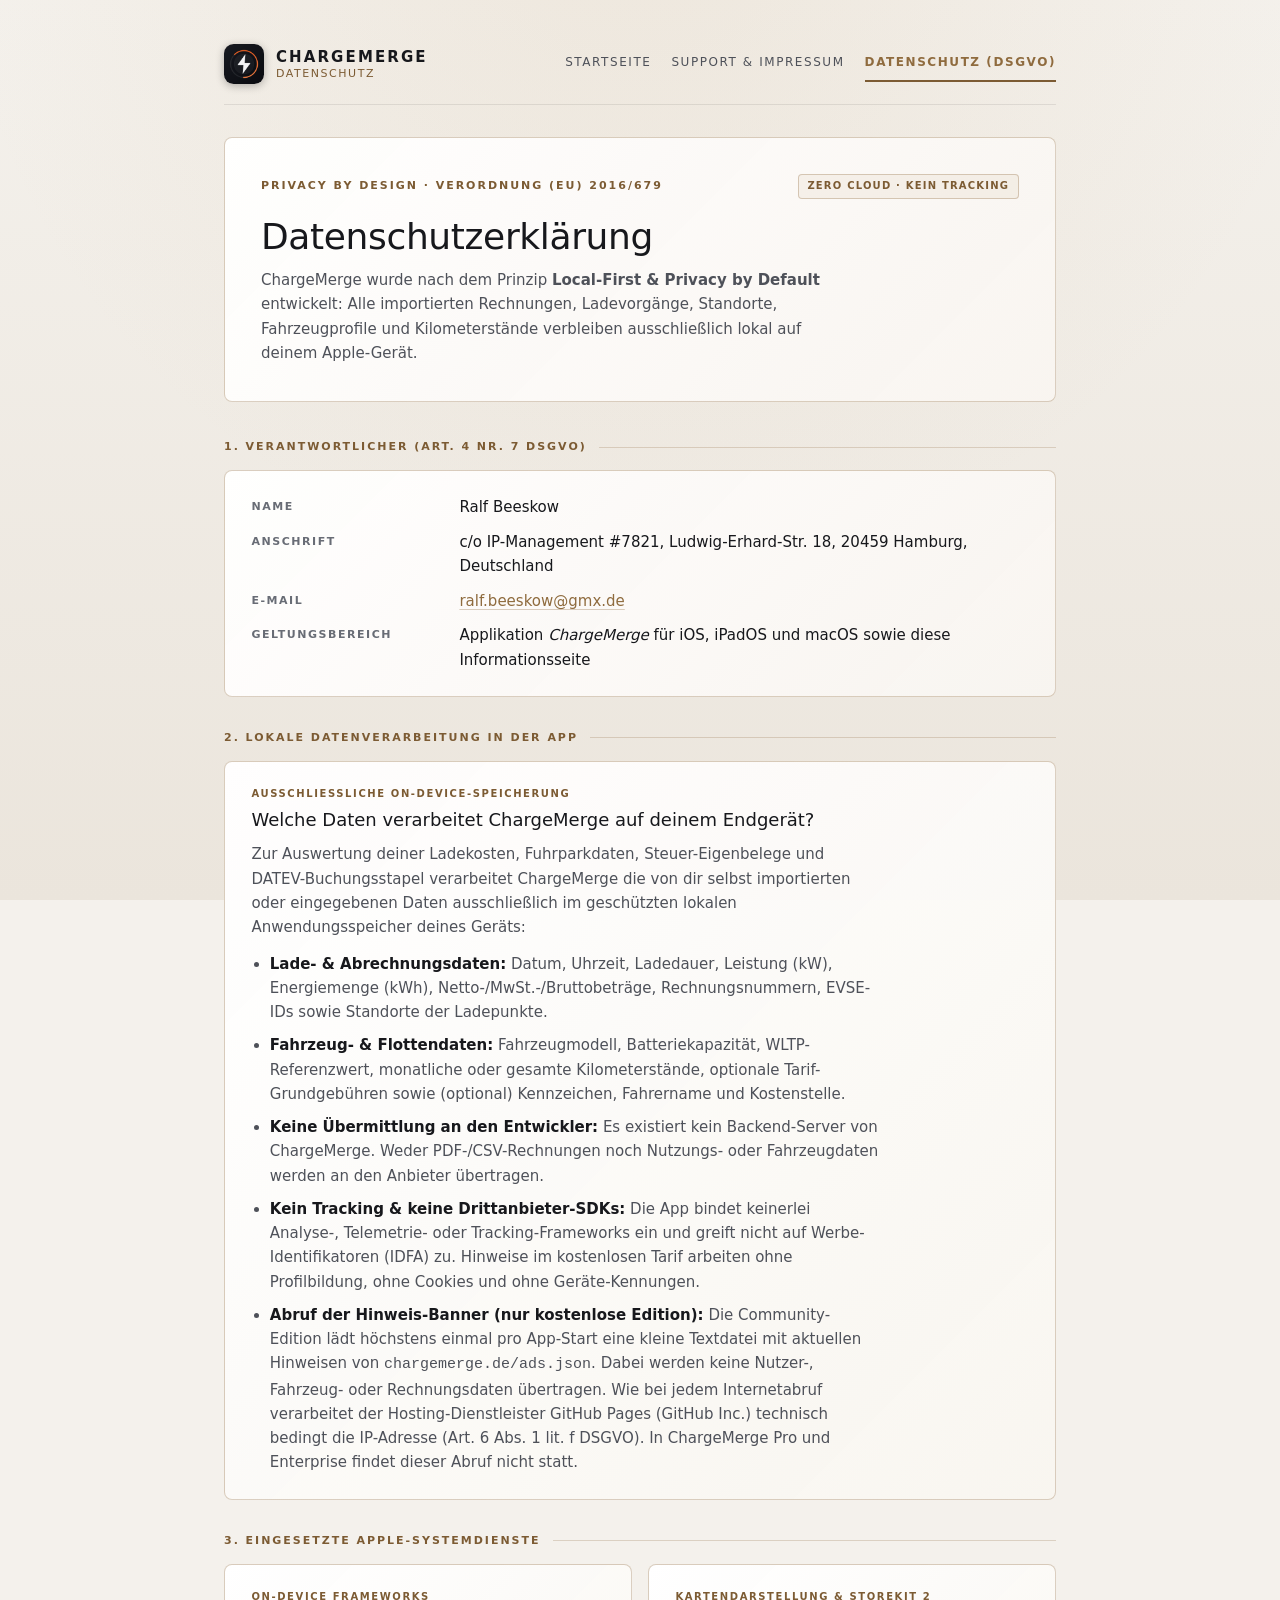
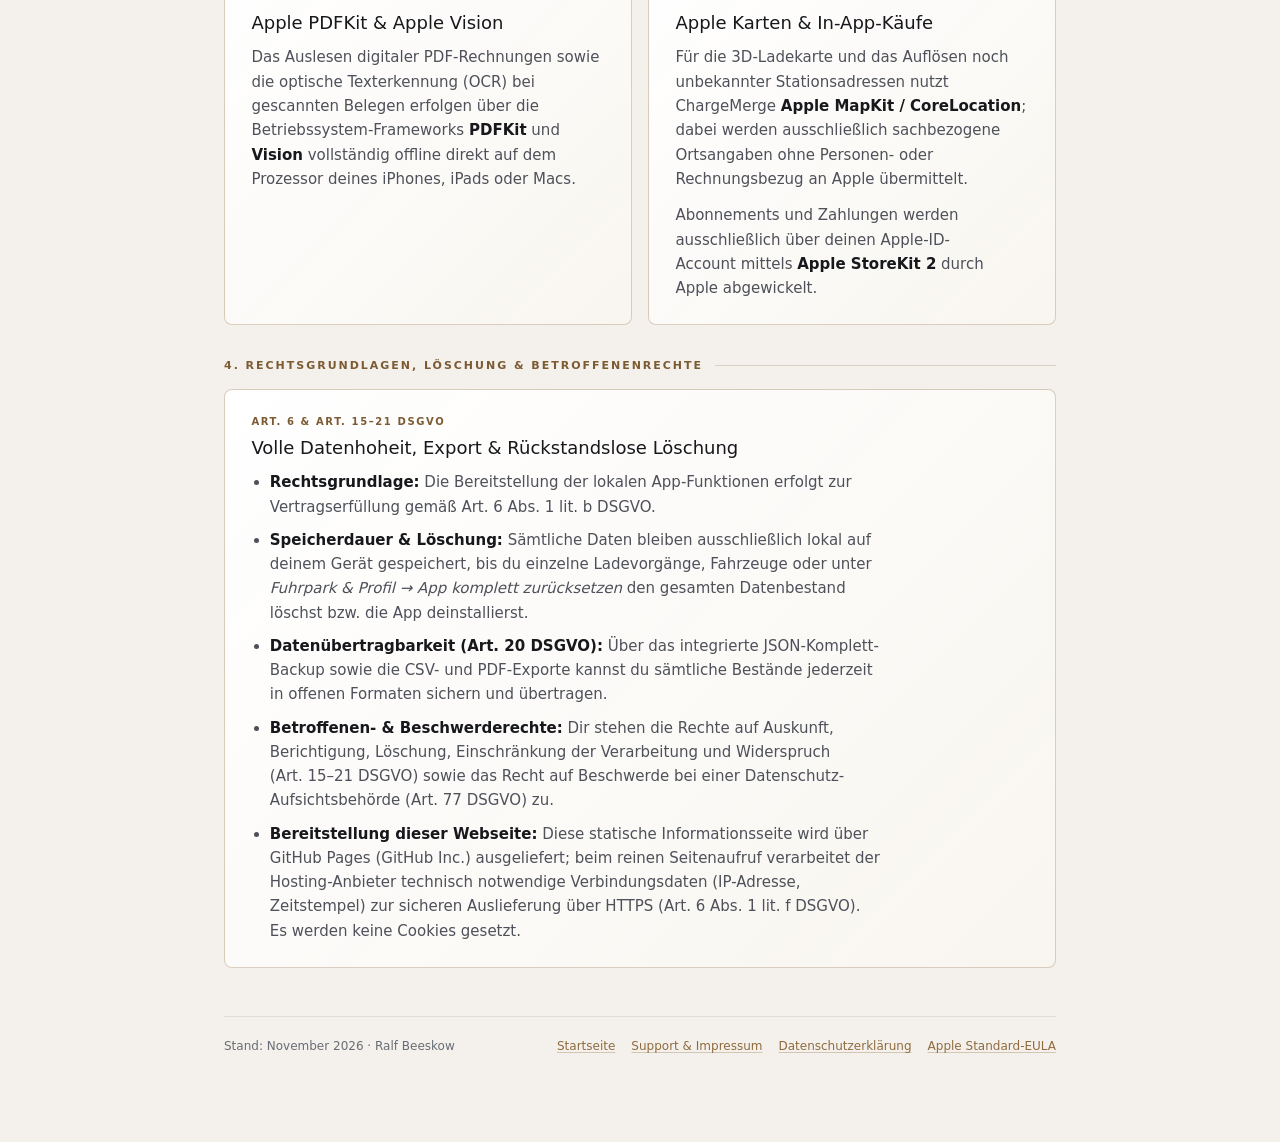
==== commit f0f060d0: "feat(legal): Anbieterangaben als Klartext im HTML Name, Anschrift und E-Mail stehen jetzt fest in im" ====
--- a/datenschutz.html
+++ b/datenschutz.html
@@ -9,10 +9,9 @@
   <meta name="bingbot" content="noindex, nofollow, noarchive, nosnippet">
   <title>ChargeMerge — Datenschutzerklärung (DSGVO)</title>
   <link rel="icon" href="assets/favicon.png" type="image/png">
-  <link rel="stylesheet" href="styles.css?v=6">
-  <script src="motion.js?v=6"></script>
-  <script src="nav.js?v=6" defer></script>
-  <script src="legal-contact.js?v=6" defer></script>
+  <link rel="stylesheet" href="styles.css?v=7">
+  <script src="motion.js?v=7"></script>
+  <script src="nav.js?v=7" defer></script>
 </head>
 <body>
   <div class="page-shell">
@@ -61,20 +60,17 @@
       <section class="luxury-card" aria-label="Verantwortlicher">
         <dl class="kv-table">
           <dt class="kv-term">Name</dt>
-          <dd class="kv-value" data-contact="name">ChargeMerge</dd>
+          <dd class="kv-value">Ralf Beeskow</dd>
 
           <dt class="kv-term">Anschrift</dt>
-          <dd class="kv-value" data-contact="addressInline">—</dd>
+          <dd class="kv-value">c/o IP-Management #7821, Ludwig-Erhard-Str. 18, 20459 Hamburg, Deutschland</dd>
 
           <dt class="kv-term">E-Mail</dt>
-          <dd class="kv-value"><a class="inline-link" href="#verantwortlicher" data-mailto data-mailto-label>Kontakt</a></dd>
+          <dd class="kv-value"><a class="inline-link" href="mailto:ralf.beeskow@gmx.de">ralf.beeskow@gmx.de</a></dd>
 
           <dt class="kv-term">Geltungsbereich</dt>
           <dd class="kv-value">Applikation <em>ChargeMerge</em> für iOS, iPadOS und macOS sowie diese Informationsseite</dd>
         </dl>
-        <noscript>
-          <p>Bitte aktiviere JavaScript im Browser oder öffne den Bereich <em>Rechtliches &amp; Datenschutz</em> direkt in der ChargeMerge-App.</p>
-        </noscript>
       </section>
 
       <div class="section-divider">
@@ -142,7 +138,7 @@
     </main>
 
     <footer class="site-footer">
-      <span data-contact="footerPrivacy">Stand: November 2026</span>
+      <span>Stand: November 2026 · Ralf Beeskow</span>
       <div class="footer-links">
         <a class="inline-link" href="./">Startseite</a>
         <a class="inline-link" href="impressum.html">Support &amp; Impressum</a>
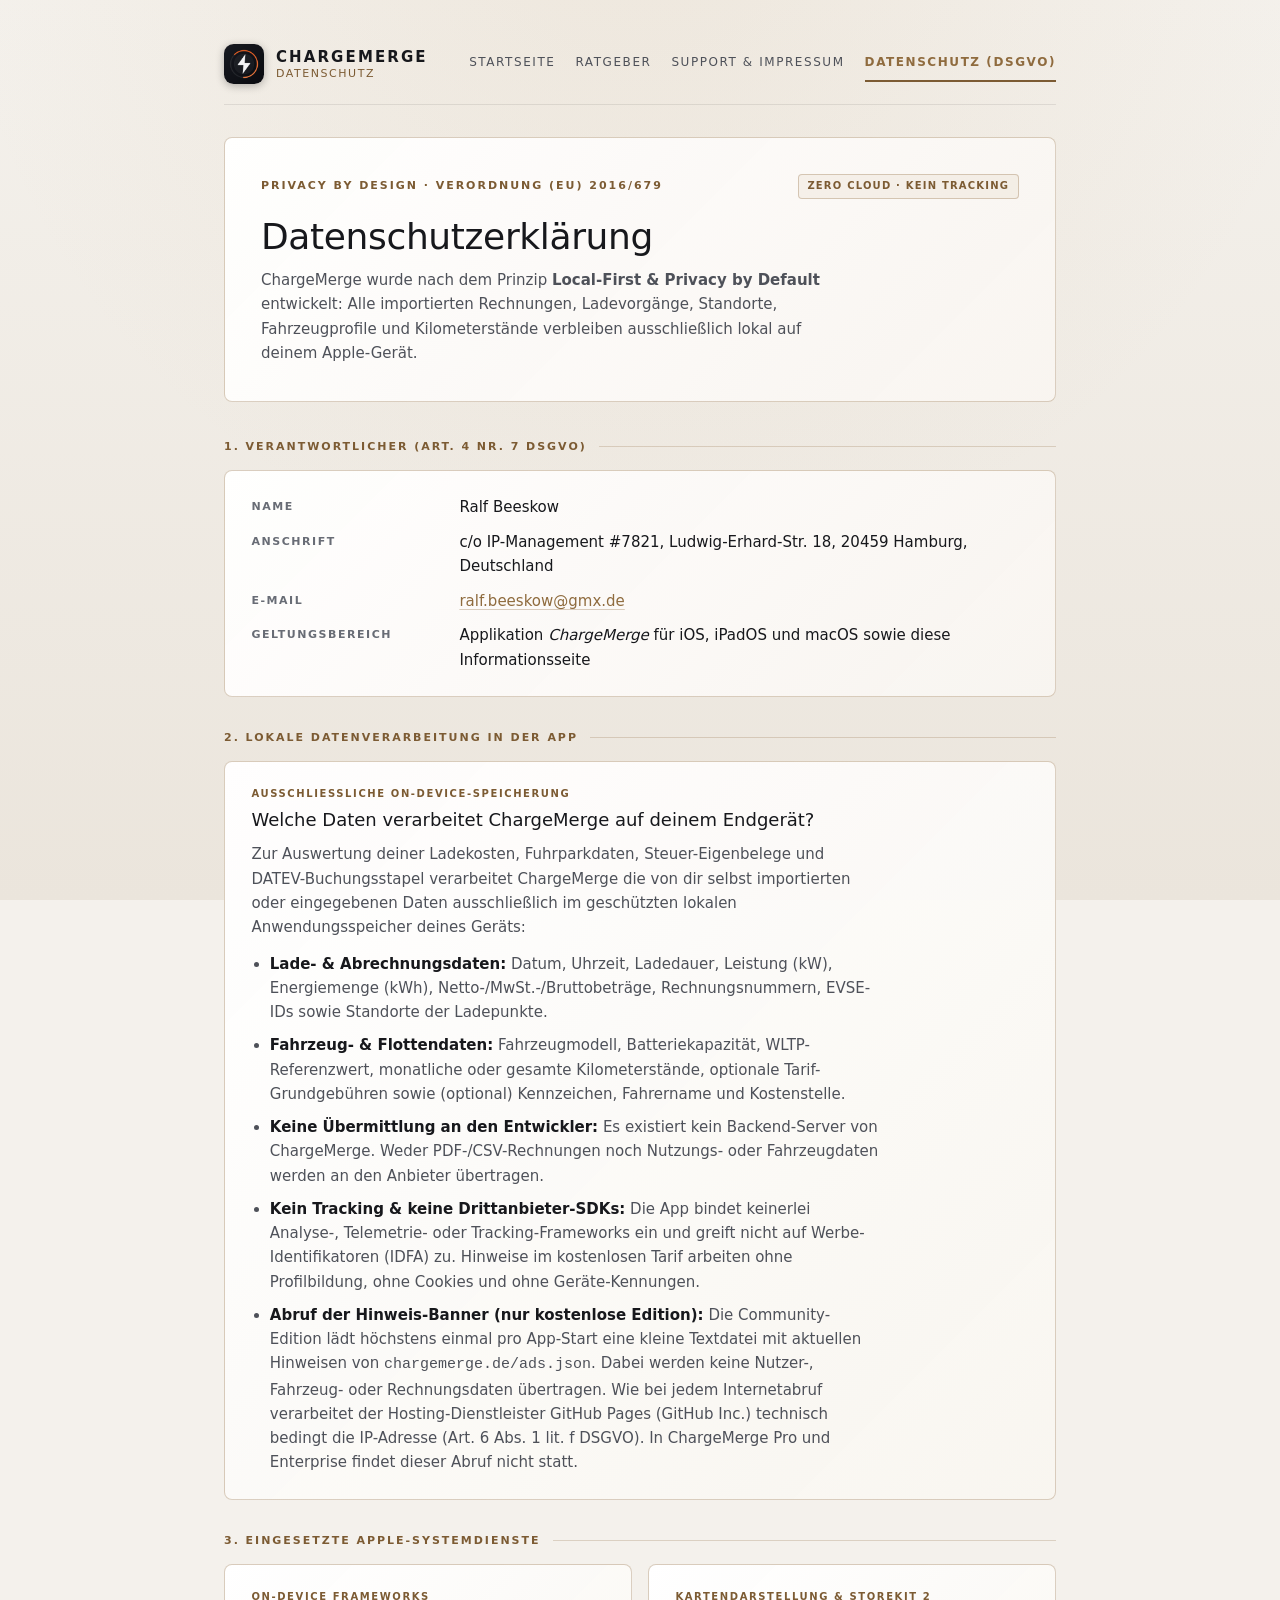
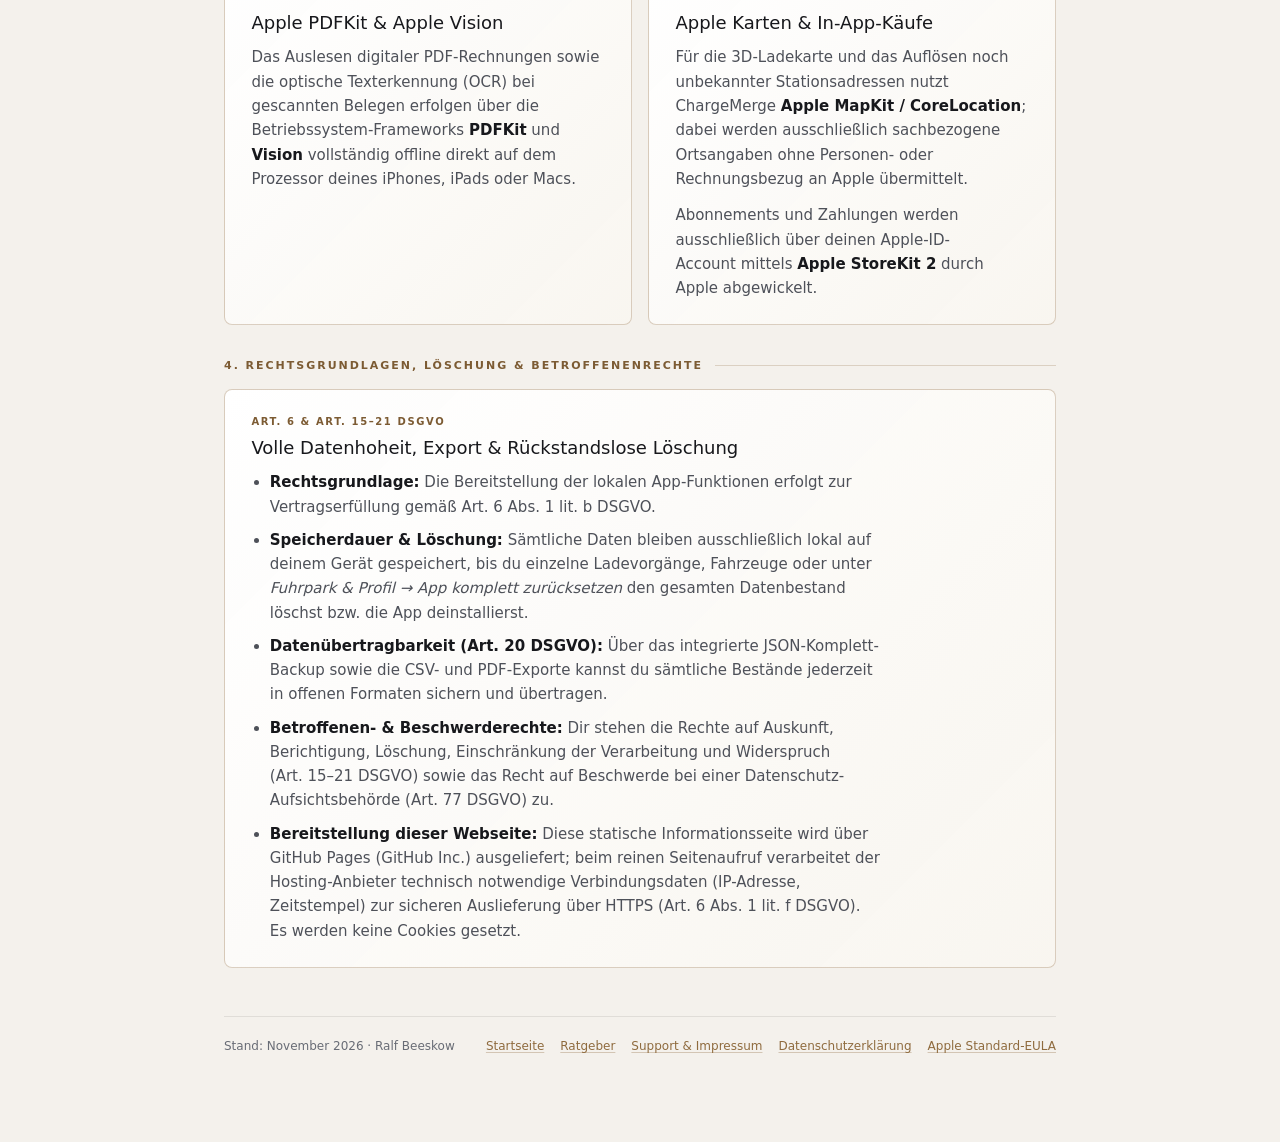
==== commit 41cd4315: "feat: Ratgeber-Seiten und Haftungsausschluss - Ratgeber-Übersicht und vier Artikel mit Quellen, Hinw" ====
--- a/datenschutz.html
+++ b/datenschutz.html
@@ -9,9 +9,9 @@
   <meta name="bingbot" content="noindex, nofollow, noarchive, nosnippet">
   <title>ChargeMerge — Datenschutzerklärung (DSGVO)</title>
   <link rel="icon" href="assets/favicon.png" type="image/png">
-  <link rel="stylesheet" href="styles.css?v=7">
-  <script src="motion.js?v=7"></script>
-  <script src="nav.js?v=7" defer></script>
+  <link rel="stylesheet" href="styles.css?v=8">
+  <script src="motion.js?v=8"></script>
+  <script src="nav.js?v=8" defer></script>
 </head>
 <body>
   <div class="page-shell">
@@ -33,6 +33,7 @@
 
       <nav class="nav-links" id="hauptmenue" aria-label="Hauptnavigation">
         <a class="nav-link" href="./">Startseite</a>
+        <a class="nav-link" href="ratgeber.html">Ratgeber</a>
         <a class="nav-link" href="impressum.html">Support &amp; Impressum</a>
         <a class="nav-link" href="datenschutz.html" aria-current="page">Datenschutz (DSGVO)</a>
       </nav>
@@ -141,6 +142,7 @@
       <span>Stand: November 2026 · Ralf Beeskow</span>
       <div class="footer-links">
         <a class="inline-link" href="./">Startseite</a>
+        <a class="inline-link" href="ratgeber.html">Ratgeber</a>
         <a class="inline-link" href="impressum.html">Support &amp; Impressum</a>
         <a class="inline-link" href="datenschutz.html">Datenschutzerklärung</a>
         <a class="inline-link" href="https://www.apple.com/legal/internet-services/itunes/dev/stdeula/" rel="noopener noreferrer">Apple Standard-EULA</a>
--- a/styles.css
+++ b/styles.css
@@ -774,3 +774,85 @@
     background: var(--scrollbar-track);
   }
 }
+
+/* ---------- Ratgeber-Seiten ---------- */
+.guide-breadcrumb {
+  margin-bottom: 0.9rem;
+  font-size: 0.8125rem;
+  color: var(--text-muted);
+}
+
+.page-shell main > .luxury-card + .luxury-card,
+.page-shell main > .card-grid + .luxury-card {
+  margin-top: 1rem;
+}
+
+.page-shell main > .card-grid {
+  margin-bottom: 1rem;
+}
+
+.guide-formula {
+  padding: 0.75rem 1rem;
+  border-radius: 0.375rem;
+  border: 1px solid var(--border-card);
+  background: color-mix(in srgb, var(--accent) 8%, transparent);
+  color: var(--text-primary) !important;
+  font-weight: 500;
+}
+
+.guide-link {
+  display: flex;
+  flex-direction: column;
+  text-decoration: none;
+  color: inherit;
+  transition: border-color 0.2s ease, transform 0.2s ease;
+}
+
+.guide-link:hover,
+.guide-link:focus-visible {
+  border-color: var(--accent);
+}
+
+.guide-link .card-title {
+  font-size: 1.1875rem;
+}
+
+.guide-link-more {
+  margin-top: auto;
+  padding-top: 0.5rem;
+  font-size: 0.8125rem;
+  font-weight: 600;
+  color: var(--accent-champagne);
+}
+
+.guide-sources .luxury-list {
+  font-size: 0.8125rem;
+}
+
+.guide-disclaimer {
+  margin-top: 1rem !important;
+  font-size: 0.8125rem !important;
+  color: var(--text-muted) !important;
+}
+
+.guide-cta {
+  margin-top: 2rem;
+}
+
+.guide-cta .hero-actions {
+  margin-top: 1rem;
+}
+
+.guide-cta .card-title {
+  font-size: 1.375rem;
+}
+
+.guide-notice {
+  margin-top: 1rem;
+  border-color: color-mix(in srgb, var(--accent) 45%, var(--border-card));
+  background: linear-gradient(135deg, color-mix(in srgb, var(--accent) 9%, var(--bg-surface-top)) 0%, var(--bg-surface-bottom) 100%);
+}
+
+.guide-disclaimer-card p {
+  font-size: 0.875rem;
+}
